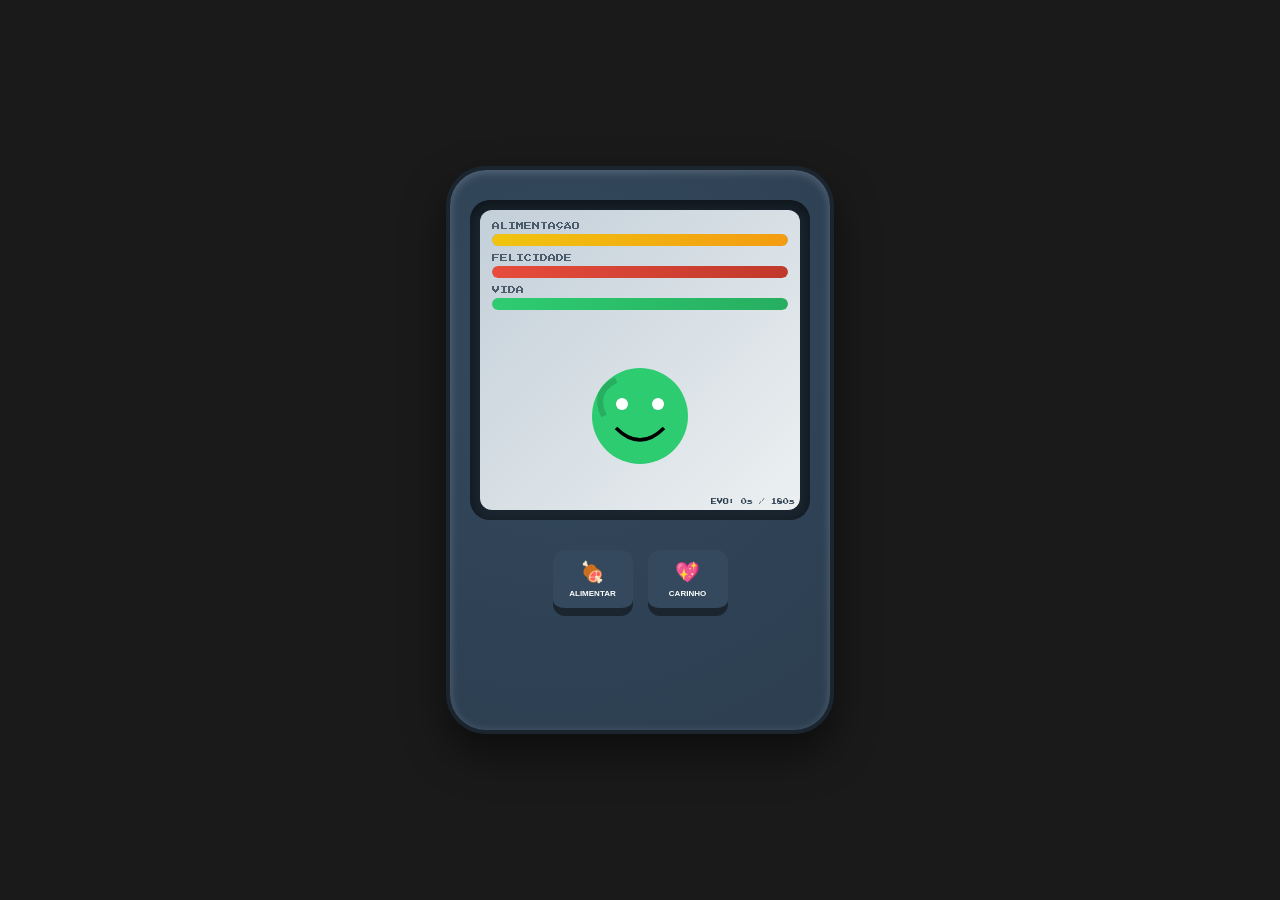
==== index.html @ e641da6a "Inicio do Tamamon" ====
<!DOCTYPE html>
<html lang="pt-br">
<head>
    <meta charset="UTF-8">
    <meta name="viewport" content="width=device-width, initial-scale=1.0">
    <title>Digital Worm - V-Pet</title>
    <link rel="stylesheet" href="style.css">
    <link href="https://fonts.googleapis.com/css2?family=Outfit:wght@400;700&family=Press+Start+2P&display=swap" rel="stylesheet">
</head>
<body>
    <div class="vpet-container">
        <!-- V-Pet Device Frame -->
        <div class="vpet-device">
            <div class="vpet-screen-border">
                <div class="vpet-screen" id="vpet-screen">
                    <!-- Status Bars -->
                    <div class="stats-container">
                        <div class="stat-item">
                            <span class="stat-label">ALIMENTAÇÃO</span>
                            <div class="progress-bar-bg">
                                <div id="hunger-bar" class="progress-bar hunger" style="width: 100%;"></div>
                            </div>
                        </div>
                        <div class="stat-item">
                            <span class="stat-label">FELICIDADE</span>
                            <div class="progress-bar-bg">
                                <div id="happiness-bar" class="progress-bar happiness" style="width: 100%;"></div>
                            </div>
                        </div>
                        <div class="stat-item">
                            <span class="stat-label">VIDA</span>
                            <div class="progress-bar-bg">
                                <div id="health-bar" class="progress-bar health" style="width: 100%;"></div>
                            </div>
                        </div>
                    </div>

                    <!-- Game Area -->
                    <div class="game-area" id="game-area">
                        <div id="pet-container" class="pet-container">
                            <!-- Pet SVG / Image will be here -->
                            <div id="pet" class="pet-sprite"></div>
                        </div>
                        
                        <!-- Evolutionary Timer / Notification -->
                        <div id="notification" class="notification hidden"></div>
                        
                        <!-- Drag & Drop Food -->
                        <div id="food-item" class="food-item hidden" draggable="true">
                            <svg viewBox="0 0 100 100" width="40" height="40">
                                <circle cx="50" cy="60" r="30" fill="#f39c12" />
                                <rect x="35" y="30" width="30" height="30" fill="#e67e22" rx="5" />
                                <circle cx="45" cy="45" r="5" fill="#d35400" />
                                <circle cx="55" cy="50" r="5" fill="#d35400" />
                            </svg>
                        </div>

                        <!-- Clicker Feedback -->
                        <div id="click-feedback" class="click-feedback hidden">+2%</div>
                    </div>

                    <!-- Evolution Progress Overlay -->
                    <div id="evo-timer-display" class="evo-timer">EVO: 0s</div>
                </div>
            </div>

            <!-- Buttons -->
            <div class="vpet-buttons">
                <button id="btn-feed" class="vpet-btn" title="Alimentar">
                    <span class="btn-icon">🍖</span>
                    <span class="btn-text">ALIMENTAR</span>
                </button>
                <button id="btn-pet" class="vpet-btn" title="Carinho">
                    <span class="btn-icon">💖</span>
                    <span class="btn-text">CARINHO</span>
                </button>
                <button id="btn-restart" class="vpet-btn hidden" title="Reiniciar">
                    <span class="btn-icon">🔄</span>
                    <span class="btn-text">REINICIAR</span>
                </button>
            </div>
        </div>
    </div>

    <!-- Modals / Overlays -->
    <div id="overlay" class="game-overlay hidden">
        <div class="overlay-content">
            <h1 id="overlay-title">DIGIVOLVE!</h1>
            <p id="overlay-message">Missão Cumprida!</p>
            <button id="btn-overlay-restart" class="restart-btn">JOGAR NOVAMENTE</button>
        </div>
    </div>

    <script src="script.js"></script>
</body>
</html>
---- style.css ----
:root {
    --primary: #2ecc71;
    --secondary: #e74c3c;
    --accent: #f1c40f;
    --bg-color: #1a1a1a;
    --device-color: #2c3e50;
    --screen-color: #ecf0f1;
    --text-color: #333;
    --accent-glow: rgba(46, 204, 113, 0.5);
    --btn-color: #34495e;
}

body {
    margin: 0;
    padding: 0;
    font-family: 'Outfit', sans-serif;
    background-color: var(--bg-color);
    display: flex;
    justify-content: center;
    align-items: center;
    height: 100vh;
    overflow: hidden;
}

.vpet-container {
    perspective: 1000px;
    display: flex;
    justify-content: center;
    align-items: center;
}

.vpet-device {
    width: 320px;
    height: 500px;
    background: radial-gradient(circle at 30% 30%, #34495e, #2c3e50);
    border-radius: 40px;
    box-shadow: 
        0 20px 40px rgba(0,0,0,0.5),
        inset 0 2px 10px rgba(255,255,255,0.2);
    display: flex;
    flex-direction: column;
    align-items: center;
    padding: 30px;
    position: relative;
    border: 4px solid #1a252f;
}

.vpet-screen-border {
    width: 100%;
    height: 300px;
    background-color: #1a252f;
    border-radius: 20px;
    padding: 10px;
    box-shadow: inset 0 5px 15px rgba(0,0,0,0.5);
}

.vpet-screen {
    width: 100%;
    height: 100%;
    background: linear-gradient(135deg, #c3cfd9 0%, #ecf0f1 100%);
    border-radius: 12px;
    position: relative;
    overflow: hidden;
    display: flex;
    flex-direction: column;
}

/* Stats */
.stats-container {
    padding: 12px;
    display: flex;
    flex-direction: column;
    gap: 8px;
}

.stat-item {
    display: flex;
    flex-direction: column;
    gap: 4px;
}

.stat-label {
    font-family: 'Press Start 2P', cursive;
    font-size: 8px;
    color: #2c3e50;
    opacity: 0.8;
}

.progress-bar-bg {
    width: 100%;
    height: 12px;
    background: rgba(44, 62, 80, 0.1);
    border-radius: 6px;
    overflow: hidden;
    box-shadow: inset 0 1px 3px rgba(0,0,0,0.2);
}

.progress-bar {
    height: 100%;
    transition: width 0.3s cubic-bezier(0.175, 0.885, 0.32, 1.275);
    border-radius: 6px;
}

.hunger { background: linear-gradient(to right, #f1c40f, #f39c12); }
.happiness { background: linear-gradient(to right, #e74c3c, #c0392b); }
.health { background: linear-gradient(to right, #2ecc71, #27ae60); }

/* Game Area */
.game-area {
    flex: 1;
    position: relative;
    display: flex;
    justify-content: center;
    align-items: center;
}

.pet-container {
    width: 120px;
    height: 120px;
    position: relative;
    z-index: 2;
}

.pet-sprite svg {
    width: 100%;
    height: 100%;
}

/* Animations */
@keyframes breathe {
    0%, 100% { transform: scale(1); }
    50% { transform: scale(1.05); }
}

@keyframes vibration {
    0%, 100% { transform: scale(1.1) rotate(0); }
    10% { transform: scale(1.1) rotate(3deg); }
    20% { transform: scale(1.1) rotate(-3deg); }
}

@keyframes shake {
    0%, 100% { transform: translateX(0); }
    25% { transform: translateX(-5px); }
    75% { transform: translateX(5px); }
}

@keyframes floatUp {
    0% { transform: translateY(0); opacity: 1; }
    100% { transform: translateY(-50px); opacity: 0; }
}

.idle-happy { animation: vibration 1s infinite ease-in-out; }
.idle-stable { animation: breathe 3s infinite ease-in-out; }
.idle-sad { animation: shake 2s infinite ease-in-out; filter: grayscale(50%); }

.petting-active #pet {
    animation: vibration 0.2s infinite linear !important;
    cursor: url('https://emojicdn.elk.sh/💖'), auto;
}

.petting-active::after {
    content: "CARINHO!";
    position: absolute;
    top: 50%;
    left: 50%;
    transform: translate(-50%, -50%);
    font-family: 'Press Start 2P', cursive;
    font-size: 14px;
    color: var(--secondary);
    z-index: 10;
    pointer-events: none;
    animation: flash 0.5s infinite;
}

@keyframes flash {
    0%, 100% { opacity: 1; }
    50% { opacity: 0; }
}

/* Feedback Styling */
.click-feedback {
    position: absolute;
    font-family: 'Press Start 2P', cursive;
    font-size: 12px;
    color: var(--secondary);
    pointer-events: none;
    z-index: 20;
    animation: floatUp 1s forwards;
}

/* Buttons Style */
.vpet-buttons {
    margin-top: 30px;
    display: flex;
    gap: 15px;
    justify-content: center;
    flex-wrap: wrap;
}

.vpet-btn {
    background-color: var(--btn-color);
    border: none;
    border-bottom: 4px solid #1a252f;
    border-radius: 12px;
    padding: 10px 15px;
    color: white;
    cursor: pointer;
    transition: transform 0.1s, background-color 0.2s;
    display: flex;
    flex-direction: column;
    align-items: center;
    gap: 5px;
    width: 80px;
    box-shadow: 0 4px 0 #1a252f;
}

.vpet-btn:active {
    transform: translateY(2px);
    box-shadow: 0 2px 0 #1a252f;
}

.vpet-btn:hover {
    background-color: #2c3e50;
}

.btn-icon { font-size: 20px; }
.btn-text { font-size: 8px; font-weight: bold; }

/* Overlays */
.game-overlay {
    position: fixed;
    top: 0;
    left: 0;
    width: 100%;
    height: 100%;
    background: rgba(0,0,0,0.85);
    backdrop-filter: blur(8px);
    display: flex;
    justify-content: center;
    align-items: center;
    z-index: 100;
}

.overlay-content {
    background: #ecf0f1;
    padding: 40px;
    border-radius: 20px;
    text-align: center;
    border: 5px solid var(--primary);
    box-shadow: 0 0 30px var(--accent-glow);
}

.overlay-content h1 {
    font-family: 'Press Start 2P', cursive;
    color: #2c3e50;
    margin-bottom: 20px;
}

.restart-btn {
    margin-top: 20px;
    background-color: var(--primary);
    color: white;
    border: none;
    padding: 15px 30px;
    border-radius: 10px;
    font-weight: bold;
    cursor: pointer;
    font-size: 16px;
}

/* Helpers */
.hidden { display: none !important; }

/* Notifications / Evo Timer */
.evo-timer {
    position: absolute;
    bottom: 5px;
    right: 5px;
    font-family: 'Press Start 2P', cursive;
    font-size: 6px;
    color: #2c3e50;
}

.food-item {
    position: absolute;
    cursor: grab;
    z-index: 5;
}

.food-item:active { cursor: grabbing; }

.click-feedback {
    position: absolute;
    color: #e74c3c;
    font-weight: bold;
    pointer-events: none;
}
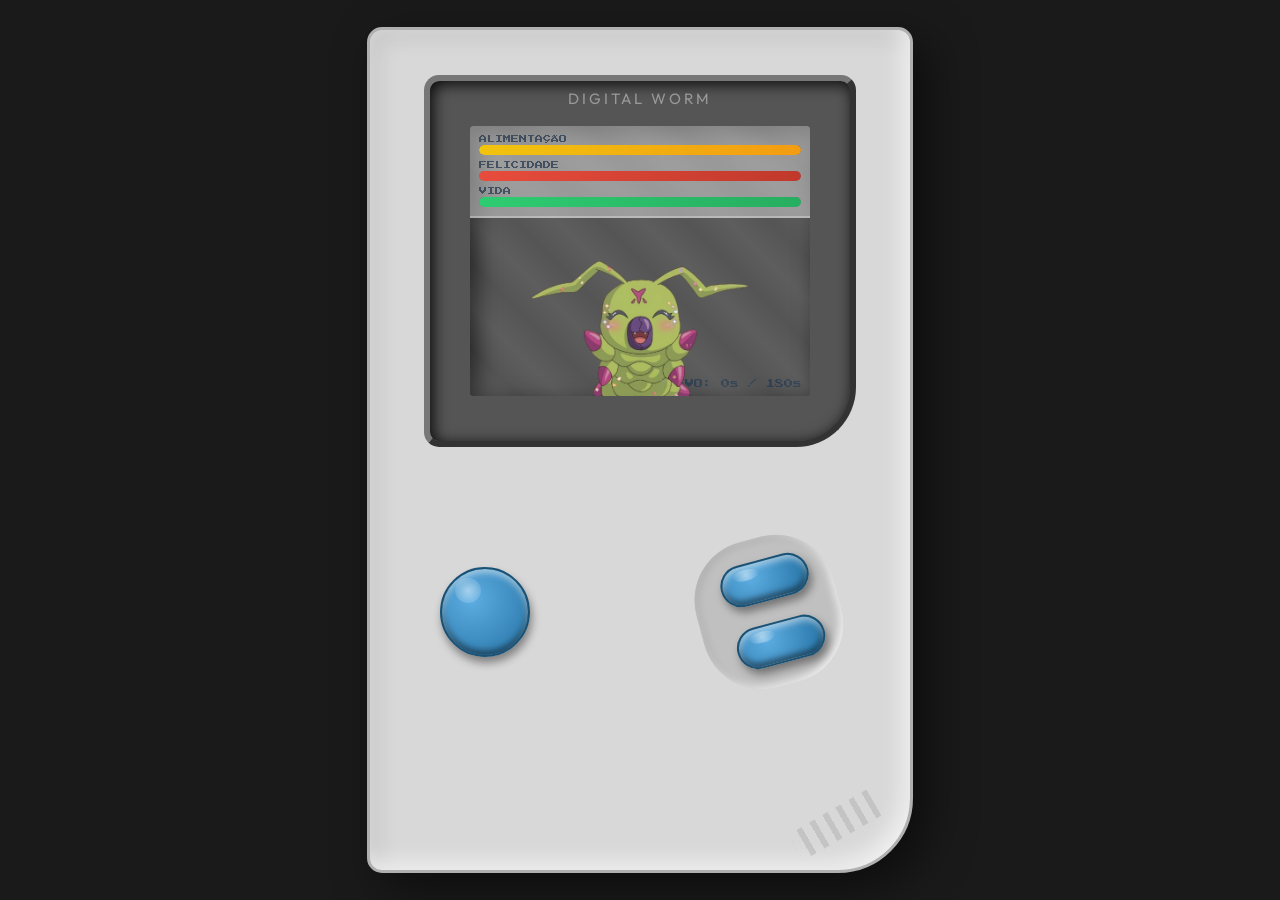
==== commit b16b1c28: "Jogo Versão final" ====
--- a/index.html
+++ b/index.html
@@ -9,9 +9,9 @@
 </head>
 <body>
     <div class="vpet-container">
-        <!-- V-Pet Device Frame -->
-        <div class="vpet-device">
-            <div class="vpet-screen-border">
+        <div class="gameboy-body">
+            <div class="gameboy-screen-bezel">
+                <!-- Inner Screen -->
                 <div class="vpet-screen" id="vpet-screen">
                     <!-- Status Bars -->
                     <div class="stats-container">
@@ -38,24 +38,9 @@
                     <!-- Game Area -->
                     <div class="game-area" id="game-area">
                         <div id="pet-container" class="pet-container">
-                            <!-- Pet SVG / Image will be here -->
                             <div id="pet" class="pet-sprite"></div>
                         </div>
-                        
-                        <!-- Evolutionary Timer / Notification -->
                         <div id="notification" class="notification hidden"></div>
-                        
-                        <!-- Drag & Drop Food -->
-                        <div id="food-item" class="food-item hidden" draggable="true">
-                            <svg viewBox="0 0 100 100" width="40" height="40">
-                                <circle cx="50" cy="60" r="30" fill="#f39c12" />
-                                <rect x="35" y="30" width="30" height="30" fill="#e67e22" rx="5" />
-                                <circle cx="45" cy="45" r="5" fill="#d35400" />
-                                <circle cx="55" cy="50" r="5" fill="#d35400" />
-                            </svg>
-                        </div>
-
-                        <!-- Clicker Feedback -->
                         <div id="click-feedback" class="click-feedback hidden">+2%</div>
                     </div>
 
@@ -64,32 +49,23 @@
                 </div>
             </div>
 
-            <!-- Buttons -->
-            <div class="vpet-buttons">
-                <button id="btn-feed" class="vpet-btn" title="Alimentar">
-                    <span class="btn-icon">🍖</span>
-                    <span class="btn-text">ALIMENTAR</span>
-                </button>
-                <button id="btn-pet" class="vpet-btn" title="Carinho">
-                    <span class="btn-icon">💖</span>
-                    <span class="btn-text">CARINHO</span>
-                </button>
-                <button id="btn-restart" class="vpet-btn hidden" title="Reiniciar">
-                    <span class="btn-icon">🔄</span>
-                    <span class="btn-text">REINICIAR</span>
-                </button>
+            <div class="gameboy-controls">
+                <div class="controls-left">
+                    <!-- Digivice round button style -->
+                    <button id="btn-restart" class="digivice-btn btn-round" title="Reiniciar"></button>
+                </div>
+                <div class="controls-right">
+                    <!-- Digivice pill buttons style -->
+                    <button id="btn-feed" class="digivice-btn btn-pill btn-pill-top" title="Alimentar"></button>
+                    <button id="btn-pet" class="digivice-btn btn-pill btn-pill-bottom" title="Carinho"></button>
+                </div>
             </div>
         </div>
     </div>
 
-    <!-- Modals / Overlays -->
-    <div id="overlay" class="game-overlay hidden">
-        <div class="overlay-content">
-            <h1 id="overlay-title">DIGIVOLVE!</h1>
-            <p id="overlay-message">Missão Cumprida!</p>
-            <button id="btn-overlay-restart" class="restart-btn">JOGAR NOVAMENTE</button>
-        </div>
-    </div>
+
+    <!-- Background Music -->
+    <audio id="bg-music" src="BF - Digimon OST.mp3" loop></audio>
 
     <script src="script.js"></script>
 </body>
--- a/style.css
+++ b/style.css
@@ -22,61 +22,126 @@
     overflow: hidden;
 }
 
-.vpet-container {
-    perspective: 1000px;
+/* Gameboy Styling */
+.gameboy-body {
+    width: 480px;
+    height: 780px;
+    background-color: #d8d8d8;
+    border-radius: 15px 15px 75px 15px;
+    box-shadow: 
+        inset -7px -7px 22px rgba(255,255,255,0.7), 
+        inset 7px 7px 22px rgba(0,0,0,0.1),
+        15px 15px 45px rgba(0,0,0,0.5);
+    padding: 30px;
+    display: flex;
+    flex-direction: column;
+    align-items: center;
+    position: relative;
+    border: 3px solid #b0b0b0;
+    overflow: hidden;
+}
+
+/* Decorative grid lines on gameboy body */
+.gameboy-body::before {
+    content: "";
+    position: absolute;
+    bottom: 30px;
+    right: 30px;
+    width: 90px;
+    height: 30px;
+    background: repeating-linear-gradient(
+        90deg,
+        transparent,
+        transparent 9px,
+        #b0b0b0 9px,
+        #b0b0b0 15px
+    );
+    transform: rotate(-30deg);
+    opacity: 0.5;
+}
+
+.gameboy-screen-bezel {
+    width: 420px;
+    height: 360px;
+    background-color: #555;
+    border-radius: 15px 15px 60px 15px;
     display: flex;
     justify-content: center;
     align-items: center;
-}
-
-.vpet-device {
-    width: 320px;
-    height: 500px;
-    background: radial-gradient(circle at 30% 30%, #34495e, #2c3e50);
-    border-radius: 40px;
-    box-shadow: 
-        0 20px 40px rgba(0,0,0,0.5),
-        inset 0 2px 10px rgba(255,255,255,0.2);
+    margin-top: 15px;
+    box-shadow: inset 3px 3px 15px rgba(0,0,0,0.9);
+    position: relative;
+    border-top: 6px solid #777;
+    border-left: 6px solid #777;
+    border-bottom: 6px solid #333;
+    border-right: 6px solid #333;
+}
+
+.gameboy-screen-bezel::before {
+    content: "DIGITAL WORM";
+    position: absolute;
+    top: 8px;
+    color: #999;
+    font-family: 'Outfit', sans-serif;
+    font-size: 15px;
+    letter-spacing: 3px;
+}
+
+.vpet-screen {
+    width: 340px;
+    height: 270px;
+    background-color: transparent;
+    background-image: url('background.png');
+    background-size: cover;
+    background-position: center bottom;
+    background-repeat: no-repeat;
+    border-radius: 3px;
+    overflow: hidden;
     display: flex;
     flex-direction: column;
-    align-items: center;
-    padding: 30px;
-    position: relative;
-    border: 4px solid #1a252f;
-}
-
-.vpet-screen-border {
-    width: 100%;
-    height: 300px;
-    background-color: #1a252f;
-    border-radius: 20px;
-    padding: 10px;
-    box-shadow: inset 0 5px 15px rgba(0,0,0,0.5);
-}
-
-.vpet-screen {
-    width: 100%;
-    height: 100%;
-    background: linear-gradient(135deg, #c3cfd9 0%, #ecf0f1 100%);
-    border-radius: 12px;
-    position: relative;
-    overflow: hidden;
+    box-shadow: inset 7px 7px 22px rgba(0,0,0,0.6);
+    position: relative;
+}
+
+.vpet-screen::after {
+    content: "";
+    position: absolute;
+    top: -20%;
+    left: -20%;
+    width: 140%;
+    height: 140%;
+    background: repeating-linear-gradient(
+        45deg,
+        rgba(255, 255, 255, 0) 0%,
+        rgba(255, 255, 255, 0.05) 5%,
+        rgba(255, 255, 255, 0) 10%
+    );
+    z-index: 1;
+    pointer-events: none;
+    animation: raysMove 10s infinite linear;
+}
+
+@keyframes raysMove {
+    0% { transform: translate(0, 0); }
+    100% { transform: translate(-5%, -5%); }
+}
+
+/* Glassmorphism for Stats to pop over background */
+.stats-container {
+    padding: 9px;
     display: flex;
     flex-direction: column;
-}
-
-/* Stats */
-.stats-container {
-    padding: 12px;
+    gap: 6px;
+    background: rgba(255, 255, 255, 0.4);
+    backdrop-filter: blur(2px);
+    border-bottom: 2px solid rgba(255, 255, 255, 0.3);
+    z-index: 5;
+}
+
+.stat-item {
     display: flex;
     flex-direction: column;
-    gap: 8px;
-}
-
-.stat-item {
-    display: flex;
-    flex-direction: column;
-    gap: 4px;
+    gap: 2px;
 }
 
 .stat-label {
@@ -88,17 +153,17 @@
 
 .progress-bar-bg {
     width: 100%;
-    height: 12px;
+    height: 10px;
     background: rgba(44, 62, 80, 0.1);
-    border-radius: 6px;
+    border-radius: 10px;
     overflow: hidden;
-    box-shadow: inset 0 1px 3px rgba(0,0,0,0.2);
+    box-shadow: inset 0 2px 4px rgba(0,0,0,0.2);
 }
 
 .progress-bar {
     height: 100%;
     transition: width 0.3s cubic-bezier(0.175, 0.885, 0.32, 1.275);
-    border-radius: 6px;
+    border-radius: 10px;
 }
 
 .hunger { background: linear-gradient(to right, #f1c40f, #f39c12); }
@@ -115,10 +180,12 @@
 }
 
 .pet-container {
-    width: 120px;
-    height: 120px;
+    width: 220px;
+    height: 220px;
     position: relative;
     z-index: 2;
+    margin-top: auto;
+    margin-bottom: 10px;
 }
 
 .pet-sprite svg {
@@ -165,7 +232,7 @@
     left: 50%;
     transform: translate(-50%, -50%);
     font-family: 'Press Start 2P', cursive;
-    font-size: 14px;
+    font-size: 20px;
     color: var(--secondary);
     z-index: 10;
     pointer-events: none;
@@ -181,91 +248,130 @@
 .click-feedback {
     position: absolute;
     font-family: 'Press Start 2P', cursive;
-    font-size: 12px;
+    font-size: 18px;
     color: var(--secondary);
     pointer-events: none;
     z-index: 20;
     animation: floatUp 1s forwards;
 }
 
-/* Buttons Style */
-.vpet-buttons {
-    margin-top: 30px;
-    display: flex;
-    gap: 15px;
+/* Gameboy Controls Layout */
+.gameboy-controls {
+    display: flex;
+    justify-content: space-between;
+    align-items: center;
+    width: 100%;
+    margin-top: 90px;
+    padding: 0 40px;
+    box-sizing: border-box;
+    position: relative;
+    z-index: 10;
+}
+
+.controls-left {
+    display: flex;
     justify-content: center;
-    flex-wrap: wrap;
-}
-
-.vpet-btn {
-    background-color: var(--btn-color);
-    border: none;
-    border-bottom: 4px solid #1a252f;
-    border-radius: 12px;
-    padding: 10px 15px;
-    color: white;
+    align-items: center;
+}
+
+.controls-right {
+    display: flex;
+    flex-direction: column;
+    gap: 22px;
+    transform: rotate(-15deg);
+    background: #c0c0c0;
+    padding: 22px 22px 22px 30px;
+    border-radius: 60px;
+    box-shadow: inset 3px 3px 8px rgba(0,0,0,0.1), inset -3px -3px 8px rgba(255,255,255,0.8);
+}
+
+/* Digivice Button Styles */
+.digivice-btn {
+    background: radial-gradient(circle at 35% 35%, #5dade2, #2471a3);
+    border: 2px solid #1a5276;
+    box-shadow: 
+        inset 0px 4px 6px rgba(255,255,255,0.5),
+        inset 0px -4px 6px rgba(0,0,0,0.5),
+        2px 6px 8px rgba(0,0,0,0.4);
     cursor: pointer;
-    transition: transform 0.1s, background-color 0.2s;
-    display: flex;
-    flex-direction: column;
-    align-items: center;
-    gap: 5px;
-    width: 80px;
-    box-shadow: 0 4px 0 #1a252f;
-}
-
-.vpet-btn:active {
-    transform: translateY(2px);
-    box-shadow: 0 2px 0 #1a252f;
-}
-
-.vpet-btn:hover {
-    background-color: #2c3e50;
-}
-
-.btn-icon { font-size: 20px; }
-.btn-text { font-size: 8px; font-weight: bold; }
-
-/* Overlays */
-.game-overlay {
-    position: fixed;
+    transition: all 0.1s ease;
+    outline: none;
+    position: relative;
+}
+
+.digivice-btn::after {
+    content: "";
+    position: absolute;
+    top: 10%;
+    left: 15%;
+    width: 30%;
+    height: 30%;
+    background: radial-gradient(circle at center, rgba(255,255,255,0.8), transparent);
+    border-radius: 50%;
+    opacity: 0.6;
+    pointer-events: none;
+}
+
+.digivice-btn:active {
+    box-shadow: 
+        inset 0px 6px 10px rgba(0,0,0,0.8),
+        inset 0px -2px 4px rgba(255,255,255,0.2),
+        0px 2px 2px rgba(0,0,0,0.3);
+    transform: translateY(4px);
+}
+
+.btn-round {
+    width: 90px;
+    height: 90px;
+    border-radius: 50%;
+}
+
+.btn-pill {
+    width: 90px;
+    height: 42px;
+    border-radius: 21px;
+}
+
+
+/* Evolution Effects */
+.evolution-sequence::before {
+    content: "";
+    position: absolute;
     top: 0;
     left: 0;
     width: 100%;
     height: 100%;
-    background: rgba(0,0,0,0.85);
-    backdrop-filter: blur(8px);
-    display: flex;
-    justify-content: center;
-    align-items: center;
-    z-index: 100;
-}
-
-.overlay-content {
-    background: #ecf0f1;
-    padding: 40px;
-    border-radius: 20px;
-    text-align: center;
-    border: 5px solid var(--primary);
-    box-shadow: 0 0 30px var(--accent-glow);
-}
-
-.overlay-content h1 {
-    font-family: 'Press Start 2P', cursive;
-    color: #2c3e50;
-    margin-bottom: 20px;
-}
-
-.restart-btn {
-    margin-top: 20px;
-    background-color: var(--primary);
-    color: white;
-    border: none;
-    padding: 15px 30px;
-    border-radius: 10px;
-    font-weight: bold;
-    cursor: pointer;
-    font-size: 16px;
+    background: white;
+    z-index: 50;
+    animation: flashEvo 4s forwards;
+    pointer-events: none;
+}
+
+@keyframes flashEvo {
+    0% { opacity: 0; }
+    20% { opacity: 0.8; }
+    40% { opacity: 0.2; }
+    60% { opacity: 0.9; }
+    80% { opacity: 1; }
+    100% { opacity: 0; }
+}
+
+.evolving-shake {
+    animation: rapidShake 0.1s infinite !important;
+}
+
+@keyframes rapidShake {
+    0% { transform: translate(1px, 1px) rotate(0deg); }
+    10% { transform: translate(-1px, -2px) rotate(-1deg); }
+    20% { transform: translate(-3px, 0px) rotate(1deg); }
+    30% { transform: translate(3px, 2px) rotate(0deg); }
+    40% { transform: translate(1px, -1px) rotate(1deg); }
+    50% { transform: translate(-1px, 2px) rotate(-1deg); }
+    60% { transform: translate(-3px, 1px) rotate(0deg); }
+    70% { transform: translate(3px, 1px) rotate(-1deg); }
+    80% { transform: translate(-1px, -1px) rotate(1deg); }
+    90% { transform: translate(1px, 2px) rotate(0deg); }
+    100% { transform: translate(1px, -2px) rotate(-1deg); }
 }
 
 /* Helpers */
@@ -274,20 +380,44 @@
 /* Notifications / Evo Timer */
 .evo-timer {
     position: absolute;
-    bottom: 5px;
-    right: 5px;
+    bottom: 8px;
+    right: 8px;
     font-family: 'Press Start 2P', cursive;
-    font-size: 6px;
+    font-size: 9px;
     color: #2c3e50;
 }
 
+.notification {
+    position: absolute;
+    top: 10%;
+    left: 50%;
+    transform: translateX(-50%);
+    background: rgba(0, 0, 0, 0.75);
+    color: white;
+    padding: 15px;
+    border-radius: 10px;
+    font-family: 'Press Start 2P', cursive;
+    font-size: 14px;
+    text-align: center;
+    line-height: 1.5;
+    z-index: 50;
+    width: 85%;
+}
+
 .food-item {
     position: absolute;
-    cursor: grab;
-    z-index: 5;
-}
-
-.food-item:active { cursor: grabbing; }
+    cursor: pointer;
+    z-index: 10;
+    transition: transform 0.1s;
+    animation: popIn 0.3s cubic-bezier(0.175, 0.885, 0.32, 1.275);
+}
+
+@keyframes popIn {
+    0% { transform: scale(0); }
+    100% { transform: scale(1); }
+}
+
+.food-item:active { transform: scale(0.8) rotate(-10deg); }
 
 .click-feedback {
     position: absolute;
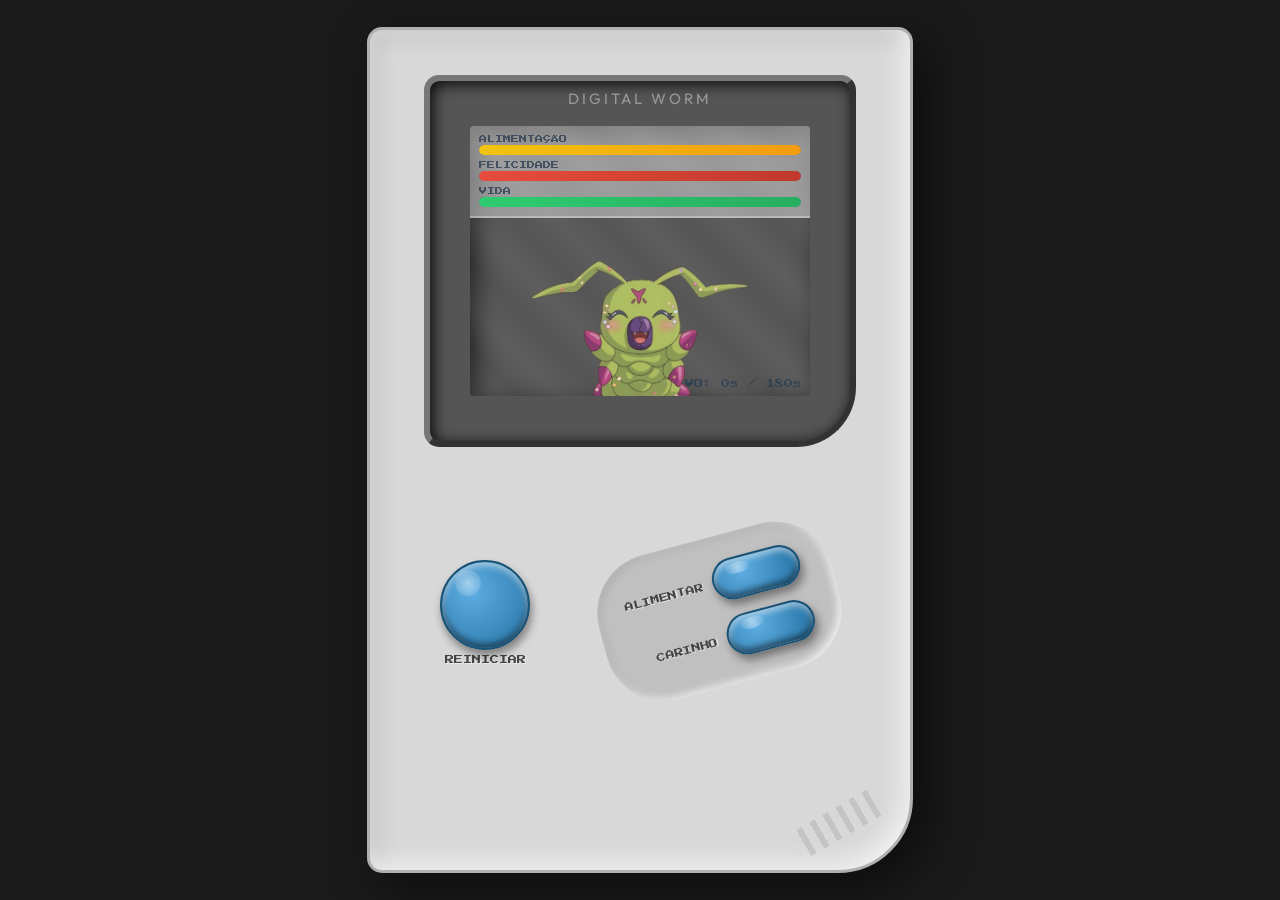
==== commit 7ec1f36f: "Jogo FV1" ====
--- a/index.html
+++ b/index.html
@@ -4,7 +4,7 @@
     <meta charset="UTF-8">
     <meta name="viewport" content="width=device-width, initial-scale=1.0">
     <title>Digital Worm - V-Pet</title>
-    <link rel="stylesheet" href="style.css">
+    <link rel="stylesheet" href="src/style.css">
     <link href="https://fonts.googleapis.com/css2?family=Outfit:wght@400;700&family=Press+Start+2P&display=swap" rel="stylesheet">
 </head>
 <body>
@@ -52,12 +52,21 @@
             <div class="gameboy-controls">
                 <div class="controls-left">
                     <!-- Digivice round button style -->
-                    <button id="btn-restart" class="digivice-btn btn-round" title="Reiniciar"></button>
+                    <div class="btn-group">
+                        <button id="btn-restart" class="digivice-btn btn-round" title="Reiniciar"></button>
+                        <span class="btn-label">REINICIAR</span>
+                    </div>
                 </div>
                 <div class="controls-right">
                     <!-- Digivice pill buttons style -->
-                    <button id="btn-feed" class="digivice-btn btn-pill btn-pill-top" title="Alimentar"></button>
-                    <button id="btn-pet" class="digivice-btn btn-pill btn-pill-bottom" title="Carinho"></button>
+                    <div class="btn-group">
+                        <span class="btn-label">ALIMENTAR</span>
+                        <button id="btn-feed" class="digivice-btn btn-pill btn-pill-top" title="Alimentar"></button>
+                    </div>
+                    <div class="btn-group">
+                        <span class="btn-label">CARINHO</span>
+                        <button id="btn-pet" class="digivice-btn btn-pill btn-pill-bottom" title="Carinho"></button>
+                    </div>
                 </div>
             </div>
         </div>
@@ -65,8 +74,8 @@
 
 
     <!-- Background Music -->
-    <audio id="bg-music" src="BF - Digimon OST.mp3" loop></audio>
+    <audio id="bg-music" src="assets/audio/BF - Digimon OST.mp3" loop></audio>
 
-    <script src="script.js"></script>
+    <script src="src/script.js"></script>
 </body>
 </html>
--- a/src/style.css
+++ b/src/style.css
@@ -0,0 +1,448 @@
+:root {
+    --primary: #2ecc71;
+    --secondary: #e74c3c;
+    --accent: #f1c40f;
+    --bg-color: #1a1a1a;
+    --device-color: #2c3e50;
+    --screen-color: #ecf0f1;
+    --text-color: #333;
+    --accent-glow: rgba(46, 204, 113, 0.5);
+    --btn-color: #34495e;
+}
+
+body {
+    margin: 0;
+    padding: 0;
+    font-family: 'Outfit', sans-serif;
+    background-color: var(--bg-color);
+    display: flex;
+    justify-content: center;
+    align-items: center;
+    height: 100vh;
+    overflow: hidden;
+}
+
+/* Gameboy Styling */
+.gameboy-body {
+    width: 480px;
+    height: 780px;
+    background-color: #d8d8d8;
+    border-radius: 15px 15px 75px 15px;
+    box-shadow: 
+        inset -7px -7px 22px rgba(255,255,255,0.7), 
+        inset 7px 7px 22px rgba(0,0,0,0.1),
+        15px 15px 45px rgba(0,0,0,0.5);
+    padding: 30px;
+    display: flex;
+    flex-direction: column;
+    align-items: center;
+    position: relative;
+    border: 3px solid #b0b0b0;
+    overflow: hidden;
+}
+
+/* Decorative grid lines on gameboy body */
+.gameboy-body::before {
+    content: "";
+    position: absolute;
+    bottom: 30px;
+    right: 30px;
+    width: 90px;
+    height: 30px;
+    background: repeating-linear-gradient(
+        90deg,
+        transparent,
+        transparent 9px,
+        #b0b0b0 9px,
+        #b0b0b0 15px
+    );
+    transform: rotate(-30deg);
+    opacity: 0.5;
+}
+
+.gameboy-screen-bezel {
+    width: 420px;
+    height: 360px;
+    background-color: #555;
+    border-radius: 15px 15px 60px 15px;
+    display: flex;
+    justify-content: center;
+    align-items: center;
+    margin-top: 15px;
+    box-shadow: inset 3px 3px 15px rgba(0,0,0,0.9);
+    position: relative;
+    border-top: 6px solid #777;
+    border-left: 6px solid #777;
+    border-bottom: 6px solid #333;
+    border-right: 6px solid #333;
+}
+
+.gameboy-screen-bezel::before {
+    content: "DIGITAL WORM";
+    position: absolute;
+    top: 8px;
+    color: #999;
+    font-family: 'Outfit', sans-serif;
+    font-size: 15px;
+    letter-spacing: 3px;
+}
+
+.vpet-screen {
+    width: 340px;
+    height: 270px;
+    background-color: transparent;
+    background-image: url('../assets/images/background.png');
+    background-size: cover;
+    background-position: center bottom;
+    background-repeat: no-repeat;
+    border-radius: 3px;
+    overflow: hidden;
+    display: flex;
+    flex-direction: column;
+    box-shadow: inset 7px 7px 22px rgba(0,0,0,0.6);
+    position: relative;
+}
+
+.vpet-screen::after {
+    content: "";
+    position: absolute;
+    top: -20%;
+    left: -20%;
+    width: 140%;
+    height: 140%;
+    background: repeating-linear-gradient(
+        45deg,
+        rgba(255, 255, 255, 0) 0%,
+        rgba(255, 255, 255, 0.05) 5%,
+        rgba(255, 255, 255, 0) 10%
+    );
+    z-index: 1;
+    pointer-events: none;
+    animation: raysMove 10s infinite linear;
+}
+
+@keyframes raysMove {
+    0% { transform: translate(0, 0); }
+    100% { transform: translate(-5%, -5%); }
+}
+
+/* Glassmorphism for Stats to pop over background */
+.stats-container {
+    padding: 9px;
+    display: flex;
+    flex-direction: column;
+    gap: 6px;
+    background: rgba(255, 255, 255, 0.4);
+    backdrop-filter: blur(2px);
+    border-bottom: 2px solid rgba(255, 255, 255, 0.3);
+    z-index: 5;
+}
+
+.stat-item {
+    display: flex;
+    flex-direction: column;
+    gap: 2px;
+}
+
+.stat-label {
+    font-family: 'Press Start 2P', cursive;
+    font-size: 8px;
+    color: #2c3e50;
+    opacity: 0.8;
+}
+
+.progress-bar-bg {
+    width: 100%;
+    height: 10px;
+    background: rgba(44, 62, 80, 0.1);
+    border-radius: 10px;
+    overflow: hidden;
+    box-shadow: inset 0 2px 4px rgba(0,0,0,0.2);
+}
+
+.progress-bar {
+    height: 100%;
+    transition: width 0.3s cubic-bezier(0.175, 0.885, 0.32, 1.275);
+    border-radius: 10px;
+}
+
+.hunger { background: linear-gradient(to right, #f1c40f, #f39c12); }
+.happiness { background: linear-gradient(to right, #e74c3c, #c0392b); }
+.health { background: linear-gradient(to right, #2ecc71, #27ae60); }
+
+/* Game Area */
+.game-area {
+    flex: 1;
+    position: relative;
+    display: flex;
+    justify-content: center;
+    align-items: center;
+}
+
+.pet-container {
+    width: 220px;
+    height: 220px;
+    position: relative;
+    z-index: 2;
+    margin-top: auto;
+    margin-bottom: 10px;
+}
+
+.pet-sprite svg {
+    width: 100%;
+    height: 100%;
+}
+
+/* Animations */
+@keyframes breathe {
+    0%, 100% { transform: scale(1); }
+    50% { transform: scale(1.05); }
+}
+
+@keyframes vibration {
+    0%, 100% { transform: scale(1.1) rotate(0); }
+    10% { transform: scale(1.1) rotate(3deg); }
+    20% { transform: scale(1.1) rotate(-3deg); }
+}
+
+@keyframes shake {
+    0%, 100% { transform: translateX(0); }
+    25% { transform: translateX(-5px); }
+    75% { transform: translateX(5px); }
+}
+
+@keyframes floatUp {
+    0% { transform: translateY(0); opacity: 1; }
+    100% { transform: translateY(-50px); opacity: 0; }
+}
+
+.idle-happy { animation: vibration 1s infinite ease-in-out; }
+.idle-stable { animation: breathe 3s infinite ease-in-out; }
+.idle-sad { animation: shake 2s infinite ease-in-out; filter: grayscale(50%); }
+
+.petting-active #pet {
+    animation: vibration 0.2s infinite linear !important;
+    cursor: url('https://emojicdn.elk.sh/💖'), auto;
+}
+
+.petting-active::after {
+    content: "CARINHO!";
+    position: absolute;
+    top: 50%;
+    left: 50%;
+    transform: translate(-50%, -50%);
+    font-family: 'Press Start 2P', cursive;
+    font-size: 20px;
+    color: var(--secondary);
+    z-index: 10;
+    pointer-events: none;
+    animation: flash 0.5s infinite;
+}
+
+@keyframes flash {
+    0%, 100% { opacity: 1; }
+    50% { opacity: 0; }
+}
+
+/* Feedback Styling */
+.click-feedback {
+    position: absolute;
+    font-family: 'Press Start 2P', cursive;
+    font-size: 18px;
+    color: var(--secondary);
+    pointer-events: none;
+    z-index: 20;
+    animation: floatUp 1s forwards;
+}
+
+/* Gameboy Controls Layout */
+.gameboy-controls {
+    display: flex;
+    justify-content: space-between;
+    align-items: center;
+    width: 100%;
+    margin-top: 90px;
+    padding: 0 40px;
+    box-sizing: border-box;
+    position: relative;
+    z-index: 10;
+}
+
+.controls-left {
+    display: flex;
+    justify-content: center;
+    align-items: center;
+}
+
+.controls-right {
+    display: flex;
+    flex-direction: column;
+    gap: 15px;
+    transform: rotate(-15deg);
+    background: #c0c0c0;
+    padding: 25px 30px;
+    border-radius: 60px;
+    box-shadow: inset 3px 3px 8px rgba(0,0,0,0.1), inset -3px -3px 8px rgba(255,255,255,0.8);
+}
+
+.btn-group {
+    display: flex;
+    flex-direction: column;
+    align-items: center;
+    gap: 5px;
+}
+
+.controls-right .btn-group {
+    flex-direction: row;
+    justify-content: flex-end;
+    gap: 10px;
+}
+
+.btn-label {
+    font-family: 'Press Start 2P', cursive;
+    font-size: 9px;
+    color: #444;
+    text-shadow: 1px 1px 0px rgba(255,255,255,0.5);
+    white-space: nowrap;
+}
+
+/* Digivice Button Styles */
+.digivice-btn {
+    background: radial-gradient(circle at 35% 35%, #5dade2, #2471a3);
+    border: 2px solid #1a5276;
+    box-shadow: 
+        inset 0px 4px 6px rgba(255,255,255,0.5),
+        inset 0px -4px 6px rgba(0,0,0,0.5),
+        2px 6px 8px rgba(0,0,0,0.4);
+    cursor: pointer;
+    transition: all 0.1s ease;
+    outline: none;
+    position: relative;
+}
+
+.digivice-btn::after {
+    content: "";
+    position: absolute;
+    top: 10%;
+    left: 15%;
+    width: 30%;
+    height: 30%;
+    background: radial-gradient(circle at center, rgba(255,255,255,0.8), transparent);
+    border-radius: 50%;
+    opacity: 0.6;
+    pointer-events: none;
+}
+
+.digivice-btn:active {
+    box-shadow: 
+        inset 0px 6px 10px rgba(0,0,0,0.8),
+        inset 0px -2px 4px rgba(255,255,255,0.2),
+        0px 2px 2px rgba(0,0,0,0.3);
+    transform: translateY(4px);
+}
+
+.btn-round {
+    width: 90px;
+    height: 90px;
+    border-radius: 50%;
+}
+
+.btn-pill {
+    width: 90px;
+    height: 42px;
+    border-radius: 21px;
+}
+
+
+/* Evolution Effects */
+.evolution-sequence::before {
+    content: "";
+    position: absolute;
+    top: 0;
+    left: 0;
+    width: 100%;
+    height: 100%;
+    background: white;
+    z-index: 50;
+    animation: flashEvo 4s forwards;
+    pointer-events: none;
+}
+
+@keyframes flashEvo {
+    0% { opacity: 0; }
+    20% { opacity: 0.8; }
+    40% { opacity: 0.2; }
+    60% { opacity: 0.9; }
+    80% { opacity: 1; }
+    100% { opacity: 0; }
+}
+
+.evolving-shake {
+    animation: rapidShake 0.1s infinite !important;
+}
+
+@keyframes rapidShake {
+    0% { transform: translate(1px, 1px) rotate(0deg); }
+    10% { transform: translate(-1px, -2px) rotate(-1deg); }
+    20% { transform: translate(-3px, 0px) rotate(1deg); }
+    30% { transform: translate(3px, 2px) rotate(0deg); }
+    40% { transform: translate(1px, -1px) rotate(1deg); }
+    50% { transform: translate(-1px, 2px) rotate(-1deg); }
+    60% { transform: translate(-3px, 1px) rotate(0deg); }
+    70% { transform: translate(3px, 1px) rotate(-1deg); }
+    80% { transform: translate(-1px, -1px) rotate(1deg); }
+    90% { transform: translate(1px, 2px) rotate(0deg); }
+    100% { transform: translate(1px, -2px) rotate(-1deg); }
+}
+
+/* Helpers */
+.hidden { display: none !important; }
+
+/* Notifications / Evo Timer */
+.evo-timer {
+    position: absolute;
+    bottom: 8px;
+    right: 8px;
+    font-family: 'Press Start 2P', cursive;
+    font-size: 9px;
+    color: #2c3e50;
+}
+
+.notification {
+    position: absolute;
+    top: 10%;
+    left: 50%;
+    transform: translateX(-50%);
+    background: rgba(0, 0, 0, 0.75);
+    color: white;
+    padding: 15px;
+    border-radius: 10px;
+    font-family: 'Press Start 2P', cursive;
+    font-size: 14px;
+    text-align: center;
+    line-height: 1.5;
+    z-index: 50;
+    width: 85%;
+}
+
+.food-item {
+    position: absolute;
+    cursor: pointer;
+    z-index: 10;
+    transition: transform 0.1s;
+    animation: popIn 0.3s cubic-bezier(0.175, 0.885, 0.32, 1.275);
+}
+
+@keyframes popIn {
+    0% { transform: scale(0); }
+    100% { transform: scale(1); }
+}
+
+.food-item:active { transform: scale(0.8) rotate(-10deg); }
+
+.click-feedback {
+    position: absolute;
+    color: #e74c3c;
+    font-weight: bold;
+    pointer-events: none;
+}
